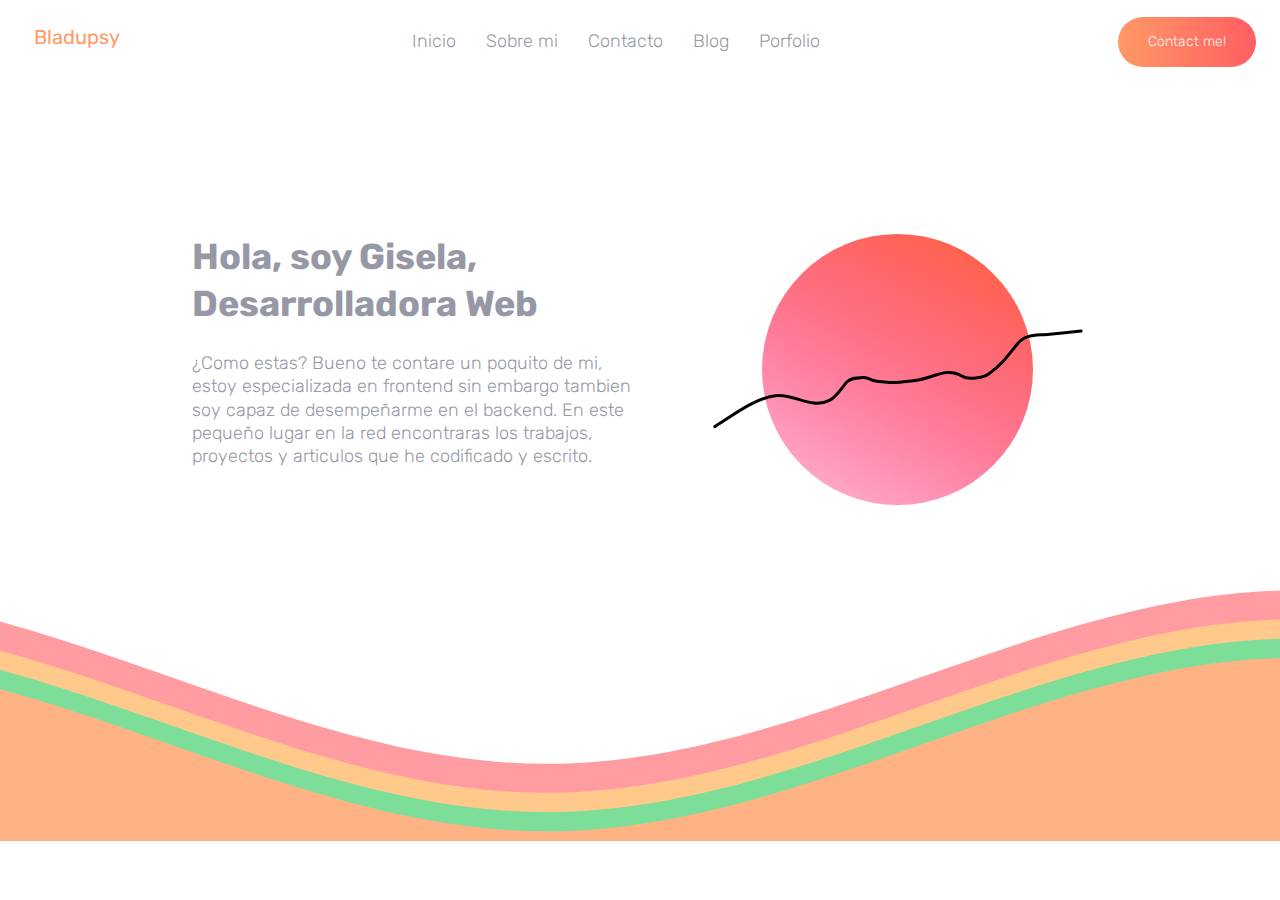
==== docs/index.html @ 176444db "Señoras" ====
<!DOCTYPE html>
<html lang="en">

<head>
    <meta charset="UTF-8">
    <meta http-equiv="X-UA-Compatible" content="IE=edge">
    <meta name="viewport" content="width=device-width, initial-scale=1.0">
    <meta name="keywords" content="bladuspy, gisela angela cristaldo, porfolio, developer, web, desarrollo web, ">
    <meta name="description" content="Porfolio y articulos de desarrollo web de gisela angela cristaldo">
    <meta name="author"  content="gisela angela cristaldo">
    <meta name="robots" content="index" >
    <link rel="preconnect" href="https://fonts.gstatic.com">
    <link href="https://fonts.googleapis.com/css2?family=Rubik:wght@300;400&display=swap" rel="stylesheet">
    <link rel="stylesheet" href="./scss/style.css">
    <link rel="shortcut icon"  href="./img/flaticon.svg">
    <title>Bladupsy</title>
</head>

<body>
    <!--Header-->
    <header class="header">
        <nav class="flex flex-jc-sb flex-ai-c">

            <a href="#" class="header_logo">Bladupsy</a>
            <a href="#" class="header__menu hide-for-desktop ">
                <span></span>
                <span></span>
                <span></span>
            </a>
            <div class="header__links hide-for-mobile">
                <a href="index.html">Inicio</a>
                <a href="./pages/about.html">Sobre mi</a>
                <a href="./pages/contact.html">Contacto</a>
                <a href="./pages/blog.html">Blog</a>
                <a href="./pages/porfolio.html">Porfolio</a>
            </div>
            <a  href="#" class="button header__cta hide-for-mobile">Contact me!</a>
        </nav>

    </header>
    <article>
    <section class="introduce">

        <div>

            <div>
                <img  class="circle" src="./img/principio.svg" >
            </div>
            
            <div class="I-am">
                <h1>Hola, soy Gisela, <br> Desarrolladora Web</h1>
               <!--

                   <p>How are you? Well I'll tell you a little bit about myself, I'm specialized in frontend but I'm also able to work in backend.
                    Well in this little place on the net you will find the works, projects and articles that I have coded and written. </p>
               --> 
                <!-- TRADUCCIÓN CORRECTA AL ESPAÑOL-->

                    <p>¿Como estas? Bueno te contare un poquito de mi, estoy  especializada en frontend sin embargo tambien soy capaz de desempeñarme en el backend. 
                        En este pequeño lugar en la red encontraras los trabajos, proyectos y articulos que he codificado y escrito.</p>
               
             
            </div>

        </div>
        <div class="header">

            <!--Content before waves-->
            
            <!--Waves Container-->
            <div>
            <svg class="waves" xmlns="http://www.w3.org/2000/svg" xmlns:xlink="http://www.w3.org/1999/xlink"
            viewBox="0 24 150 28" preserveAspectRatio="none" shape-rendering="auto">
            <defs>
            <path id="gentle-wave" d="M-160 44c30 0 58-18 88-18s 58 18 88 18 58-18 88-18 58 18 88 18 v44h-352z" />
            </defs>
            <g class="parallax">
            <use xlink:href="#gentle-wave" x="48" y="0" fill="#FF9CA1" />
            <use xlink:href="#gentle-wave" x="48" y="3" fill="#FFC98B" />
            <use xlink:href="#gentle-wave" x="48" y="5" fill="#7CDE99" />
            <use xlink:href="#gentle-wave" x="48" y="7" fill="#FFB284 " />
            </g>
            </svg>
            </div>
            <!--Waves end-->
            
            </div>
    </section>
</article>


    <script src="/js/index.js"></script>
</body>

</html>
---- docs/scss/style.css ----
html {
  font-size: 100%;
  box-sizing: border-box;
}

*, *::before, *::after {
  box-sizing: inherit;
}

body {
  margin: 0;
  padding: 0;
  font-family: "Rubik", sans-serif;
  font-size: 1.125rem;
  font-weight: 300;
  color: #9698a6;
  line-height: 1.3;
}

a, a:visited {
  text-decoration: none;
}

a:hover {
  color: #FF5E62;
}

.flex {
  display: flex;
}
.flex-jc-sb {
  justify-content: space-between;
}
.flex-jc-c {
  justify-content: space-between;
}
.flex-ai-c {
  align-items: center;
}

h3 {
  color: #FE634E;
  font-size: 20px;
}

button, .button {
  padding: 1rem 1.875rem;
  background: linear-gradient(to right, #FF9966, #FF5E62);
  border: 0;
  border-radius: 50px;
  color: #f5f2f0;
  cursor: pointer;
  font-weight: 300;
}

@media (max-width: 63.9375em) {
  .hide-for-mobile {
    display: none;
  }
}

@media (min-width: 64em) {
  .hide-for-desktop {
    display: none;
  }
}

.header nav {
  padding: 1.0625rem 1.5rem;
}
.header_logo {
  color: #FF9966;
  font-size: 20px;
  font-weight: 400;
  margin-top: -10px;
  margin-left: 10px;
}
.header__menu > span {
  display: block;
  color: #9698a6;
  width: 26px;
  height: 4px;
  background-color: #fe9972;
}
.header__menu > span:not(:last-child) {
  margin-bottom: 3px;
}
.header__links a {
  position: relative;
  font-size: 1.125rem;
  margin-left: 25px;
  color: #9698a6;
  transition: color 200ms ease-in-out;
  position: relative;
}
.header__links a::before {
  content: "";
  position: absolute;
  height: 5px;
  display: inline;
  right: 0;
  left: 0;
  bottom: -30;
  top: 20;
  margin-top: 30px;
  background: linear-gradient(to right, #FF9966, #FF5E62);
  opacity: 0;
  transition: opacity 200ms ease-in-out;
}
.header__links a:hover {
  color: #FF9966;
}
.header__links a:hover::before {
  opacity: 1;
}
.header__links:not(:last-child) {
  margin-right: 32px;
}
.header__cta {
  font-size: 0.875rem;
  color: #f5f2f0;
  transition: opacity 200ms ease-in-out;
}
.header__cta:hover {
  color: aliceblue;
  opacity: 0.85;
}

.introduce {
  vertical-align: middle;
  /* Animation */
  /*Shrinking for mobile*/
}
.introduce .I-am {
  vertical-align: middle;
  justify-content: center;
  margin-top: 150px;
  margin-left: 15%;
  margin-right: 50%;
  padding: auto;
}
.introduce .circle {
  margin-right: 15%;
  float: right;
  padding: auto;
}
.introduce .header {
  margin-top: 8%;
  position: relative;
  text-align: center;
  background: linear-gradient(60deg, white 0%, white 100%);
  color: #fe9972;
}
.introduce .inner-header {
  height: 500px;
  width: 100%;
  margin: 0;
  padding: 0;
}
.introduce .flex {
  /*Flexbox for containers*/
  display: flex;
  justify-content: center;
  align-items: center;
  text-align: center;
}
.introduce .waves {
  position: relative;
  width: 100%;
  height: 30vh;
  margin-bottom: -7px;
  /*Fix for safari gap*/
  min-height: 100px;
  max-height: 450px;
}
.introduce .content {
  position: relative;
  height: 20vh;
  text-align: center;
  background-color: #fd634e;
}
.introduce .parallax > use {
  -webkit-animation: move-forever 25s cubic-bezier(0.55, 0.5, 0.45, 0.5) infinite;
          animation: move-forever 25s cubic-bezier(0.55, 0.5, 0.45, 0.5) infinite;
}
.introduce .parallax > use:nth-child(1) {
  -webkit-animation-delay: -2s;
          animation-delay: -2s;
  -webkit-animation-duration: 7s;
          animation-duration: 7s;
}
.introduce .parallax > use:nth-child(2) {
  -webkit-animation-delay: -3s;
          animation-delay: -3s;
  -webkit-animation-duration: 10s;
          animation-duration: 10s;
}
.introduce .parallax > use:nth-child(3) {
  -webkit-animation-delay: -4s;
          animation-delay: -4s;
  -webkit-animation-duration: 13s;
          animation-duration: 13s;
}
.introduce .parallax > use:nth-child(4) {
  -webkit-animation-delay: -5s;
          animation-delay: -5s;
  -webkit-animation-duration: 20s;
          animation-duration: 20s;
}
@-webkit-keyframes move-forever {
  0% {
    transform: translate3d(-90px, 0, 0);
  }
  100% {
    transform: translate3d(85px, 0, 0);
  }
}
@keyframes move-forever {
  0% {
    transform: translate3d(-90px, 0, 0);
  }
  100% {
    transform: translate3d(85px, 0, 0);
  }
}
@media (max-width: 768px) {
  .introduce .waves {
    height: 40px;
    min-height: 40px;
  }
  .introduce .content {
    height: 30vh;
  }
}

.circle-background {
  display: none;
}
@media (min-width: 768px) {
  .circle-background {
    height: 900px;
    width: 1100px;
    background: linear-gradient(180deg, #FDD6BD, #F794A4);
    position: absolute;
    top: -100px;
    right: 700px;
    z-index: -1;
    border-radius: 50%;
    display: block;
  }
}

button {
  border-radius: 20px;
  border: 1px solid #FF4B2B;
  background-color: #FF4B2B;
  color: #FFFFFF;
  font-size: 12px;
  font-weight: bold;
  padding: 12px 45px;
  letter-spacing: 1px;
  text-transform: uppercase;
  transition: transform 80ms ease-in;
}

button:active {
  transform: scale(0.95);
}

button:focus {
  outline: none;
}

button.ghost {
  background-color: transparent;
  border-color: #FFFFFF;
}

form {
  background-color: #FFFFFF;
  display: flex;
  align-items: center;
  justify-content: center;
  flex-direction: column;
  padding: 0 50px;
  height: 100%;
  text-align: center;
}

input {
  background-color: #eee;
  border: none;
  padding: 12px 15px;
  margin: 8px 0;
  width: 100%;
}

.container {
  background-color: #fff;
  border-radius: 10px;
  box-shadow: 0 14px 28px rgba(0, 0, 0, 0.25), 0 10px 10px rgba(0, 0, 0, 0.22);
  position: relative;
  overflow: hidden;
  width: 50%;
  max-width: 100%;
  min-height: 480px;
  margin-left: 25%;
  margin-top: 4%;
}

.form-container {
  position: absolute;
  top: 0;
  height: 100%;
  transition: all 0.6s ease-in-out;
}

.sign-in-container {
  left: 0;
  width: 50%;
  opacity: 0;
  z-index: 1;
}

.container.right-panel-active .sign-in-container {
  transform: translateX(100%);
  opacity: 1;
  z-index: 5;
  -webkit-animation: show 0.6s;
          animation: show 0.6s;
}

.sign-up-container {
  left: 0;
  width: 50%;
  z-index: 2;
}

.container.right-panel-active .sign-up-container {
  transform: translateX(100%);
}

@-webkit-keyframes show {
  0%, 49.99% {
    opacity: 0;
    z-index: 1;
  }
  50%, 100% {
    opacity: 1;
    z-index: 5;
  }
}

@keyframes show {
  0%, 49.99% {
    opacity: 0;
    z-index: 1;
  }
  50%, 100% {
    opacity: 1;
    z-index: 5;
  }
}
.overlay-container {
  position: absolute;
  top: 0;
  left: 50%;
  width: 50%;
  height: 100%;
  overflow: hidden;
  transition: transform 0.6s ease-in-out;
  z-index: 100;
}

.container.right-panel-active .overlay-container {
  transform: translateX(-100%);
}

.overlay {
  background: #FF416C;
  background: linear-gradient(to right, #F794A4, #FF416C);
  background-repeat: no-repeat;
  background-size: cover;
  background-position: 0 0;
  color: #FFFFFF;
  position: relative;
  left: -100%;
  height: 100%;
  width: 200%;
  transform: translateX(0);
  transition: transform 0.6s ease-in-out;
}

.container.right-panel-active .overlay {
  transform: translateX(50%);
}

.overlay-panel {
  position: absolute;
  display: flex;
  align-items: center;
  justify-content: center;
  flex-direction: column;
  padding: 0 40px;
  text-align: center;
  top: 0;
  height: 100%;
  width: 50%;
  transform: translateX(0);
  transition: transform 0.6s ease-in-out;
}

.overlay-left {
  right: 0;
  transform: translateX(0);
}

.container.right-panel-active .overlay-left {
  transform: translateX(20%);
}

.social-container {
  margin: 20px 0;
}

.social-container a {
  border: 1px solid #DDDDDD;
  border-radius: 50%;
  display: inline-flex;
  justify-content: center;
  align-items: center;
  margin: 0 5px;
  height: 40px;
  width: 40px;
}

.about {
  align-items: center;
  display: flex;
}

.intro {
  text-align: left;
  margin: auto;
  margin-top: 5%;
  margin-right: 15%;
}

.name {
  width: 500px;
  height: 260px;
}

.name-framework {
  width: 500px;
  height: 260px;
  text-align: left;
  margin: auto;
  margin-top: -220px;
  margin-bottom: 100px;
  margin-right: 15%;
}

.image {
  width: 400px;
  height: 680px;
  margin-left: 35%;
  margin-top: 100px;
  border-radius: 20px;
  filter: drop-shadow(5px 5px 10px #444);
}

.icons-lin {
  background-image: url("../img/linkeind.png");
  background-size: cover;
  width: 50px !important;
  height: 50px !important;
  border: none;
}

.circle-background-about {
  display: none;
}
@media (min-width: 768px) {
  .circle-background-about {
    height: 500px;
    width: 500px;
    background: linear-gradient(180deg, #FDD6BD, #F794A4);
    position: absolute;
    top: 480px;
    right: 1050px;
    z-index: -1;
    border-radius: 50%;
    display: block;
  }
}

.circular-progress {
  margin: 20px;
  position: relative;
}
.circular-progress, .circular-progress:before, .circular-progress:after {
  width: 7rem;
  height: 7rem;
  border-radius: 50%;
}
.circular-progress:before, .circular-progress:after {
  position: absolute;
  top: 0;
  left: 0;
  text-align: center;
}
.circular-progress:before {
  padding: 0.7em;
  box-sizing: border-box;
  font-size: 1.1rem;
  line-height: 4rem;
}
.circular-progress:after {
  line-height: 8rem;
}

.skills {
  display: flex;
  flex-wrap: wrap;
  justify-content: flex-end;
  align-self: flex-end;
  height: 50vh;
  margin: auto;
  margin-top: -450px;
}

.skills-two {
  display: flex;
  flex-wrap: wrap;
  justify-content: flex-end;
  align-self: flex-end;
  height: 50vh;
  margin: auto;
  margin-top: -320px;
}

.html {
  transform: rotate(126deg);
  background: linear-gradient(0deg, #FFC11E 50%, rgba(255, 193, 30, 0.1) 50%);
}
.html:before, .html:after {
  color: #FFC11E;
}
.html:before {
  content: "html";
  background: #fff content-box;
  text-transform: uppercase;
  transform: rotate(-126deg);
}
.html:after {
  content: "70%";
  background: linear-gradient(transparent 50%, #fff 100%);
  transform: scale(1.1) rotate(-126deg);
}

.php {
  transform: rotate(135deg);
  background: linear-gradient(0deg, #1ecb77 50%, rgba(30, 203, 119, 0.1) 50%);
}
.php:before, .php:after {
  color: #1ecb77;
}
.php:before {
  content: "php";
  background: #fff content-box;
  text-transform: uppercase;
  transform: rotate(-135deg);
}
.php:after {
  content: "75%";
  background: linear-gradient(transparent 50%, #fff 100%);
  transform: scale(1.1) rotate(-135deg);
}

.css {
  transform: rotate(122.4deg);
  background: linear-gradient(0deg, #2398AB 50%, rgba(35, 152, 171, 0.1) 50%);
}
.css:before, .css:after {
  color: #2398AB;
}
.css:before {
  content: "css";
  background: #fff content-box;
  text-transform: uppercase;
  transform: rotate(-122.4deg);
}
.css:after {
  content: "68%";
  background: linear-gradient(transparent 50%, #fff 100%);
  transform: scale(1.1) rotate(-122.4deg);
}

.js {
  transform: rotate(90deg);
  background: linear-gradient(0deg, #FF0000 50%, rgba(255, 0, 0, 0.1) 50%);
}
.js:before, .js:after {
  color: #FF0000;
}
.js:before {
  content: "js";
  background: #fff content-box;
  text-transform: uppercase;
  transform: rotate(-90deg);
}
.js:after {
  content: "50%";
  background: linear-gradient(transparent 50%, #fff 100%);
  transform: scale(1.1) rotate(-90deg);
}

.laravel {
  transform: rotate(108deg);
  background: linear-gradient(0deg, #E20338 50%, rgba(226, 3, 56, 0.1) 50%);
}
.laravel:before, .laravel:after {
  color: #E20338;
}
.laravel:before {
  content: "Laravel";
  background: #fff content-box;
  text-transform: uppercase;
  transform: rotate(-108deg);
}
.laravel:after {
  content: "60%";
  background: linear-gradient(transparent 50%, #fff 100%);
  transform: scale(1.1) rotate(-108deg);
}

.react {
  transform: rotate(90deg);
  background: linear-gradient(0deg, #1771F1 50%, rgba(23, 113, 241, 0.1) 50%);
}
.react:before, .react:after {
  color: #1771F1;
}
.react:before {
  content: "react";
  background: #fff content-box;
  text-transform: uppercase;
  transform: rotate(-90deg);
}
.react:after {
  content: "50%";
  background: linear-gradient(transparent 50%, #fff 100%);
  transform: scale(1.1) rotate(-90deg);
}

.sass {
  transform: rotate(126deg);
  background: linear-gradient(0deg, #FF005C 50%, rgba(255, 0, 92, 0.1) 50%);
}
.sass:before, .sass:after {
  color: #FF005C;
}
.sass:before {
  content: "sass";
  background: #fff content-box;
  text-transform: uppercase;
  transform: rotate(-126deg);
}
.sass:after {
  content: "70%";
  background: linear-gradient(transparent 50%, #fff 100%);
  transform: scale(1.1) rotate(-126deg);
}

.angular {
  transform: rotate(72deg);
  background: linear-gradient(0deg, #FF0000 50%, rgba(255, 0, 0, 0.1) 50%);
}
.angular:before, .angular:after {
  color: #FF0000;
}
.angular:before {
  content: "angular";
  background: #fff content-box;
  text-transform: uppercase;
  transform: rotate(-72deg);
}
.angular:after {
  content: "40%";
  background: linear-gradient(transparent 50%, #fff 100%);
  transform: scale(1.1) rotate(-72deg);
}

.btn-social-media {
  display: flex;
  align-items: center;
}/*# sourceMappingURL=style.css.map */
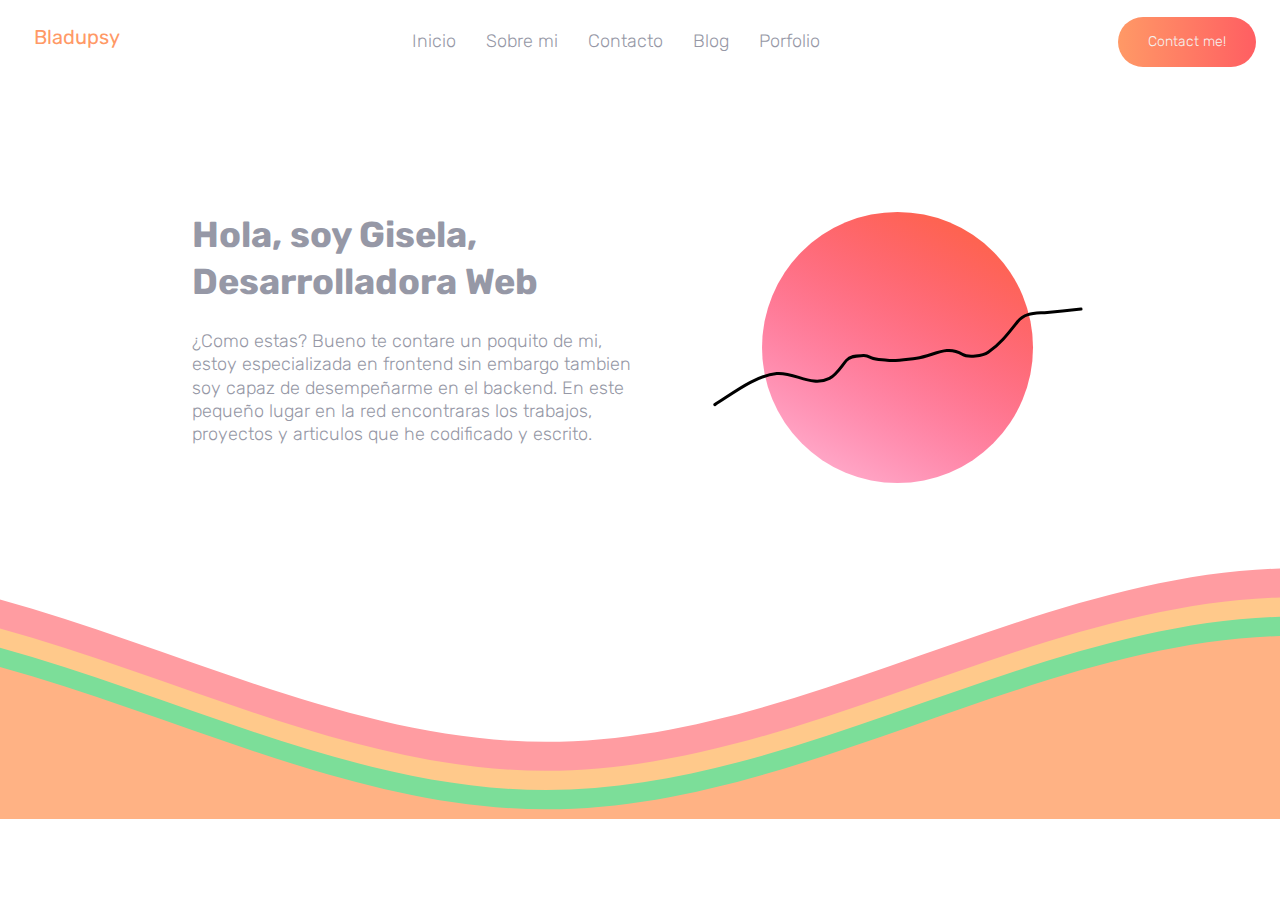
==== commit e62a88b2: "Responsive" ====
--- a/docs/index.html
+++ b/docs/index.html
@@ -41,7 +41,7 @@
     <article>
     <section class="introduce">
 
-        <div>
+        <div class="conatainer-home">
 
             <div>
                 <img  class="circle" src="./img/principio.svg" >
--- a/docs/scss/style.css
+++ b/docs/scss/style.css
@@ -134,15 +134,18 @@
 .introduce .I-am {
   vertical-align: middle;
   justify-content: center;
-  margin-top: 150px;
+  margin-top: 10%;
   margin-left: 15%;
   margin-right: 50%;
   padding: auto;
 }
 .introduce .circle {
+  max-width: 100%;
+  height: auto;
   margin-right: 15%;
   float: right;
   padding: auto;
+  margin-bottom: 5%;
 }
 .introduce .header {
   margin-top: 8%;
@@ -224,12 +227,42 @@
   }
 }
 @media (max-width: 768px) {
+  .introduce .circle {
+    max-width: 50%;
+    height: auto;
+    margin-right: -1%;
+    margin-top: 2%;
+    margin-bottom: 5%;
+  }
+  .introduce .I-am {
+    font-size: 14px;
+    margin: auto;
+    margin-left: 10%;
+    margin-top: 35%;
+    margin-bottom: 25%;
+  }
+  .introduce .container-home {
+    margin-top: -15%;
+  }
   .introduce .waves {
-    height: 40px;
-    min-height: 40px;
+    height: 80px;
+    min-height: 200px;
+    margin-top: 2%;
   }
   .introduce .content {
     height: 30vh;
+  }
+  .introduce .header {
+    position: relative;
+    text-align: center;
+    background: linear-gradient(60deg, white 0%, white 0%);
+    color: #fe9972;
+  }
+  .introduce .inner-header {
+    height: 300px;
+    width: 100%;
+    margin: 0;
+    padding: 0;
   }
 }
 
